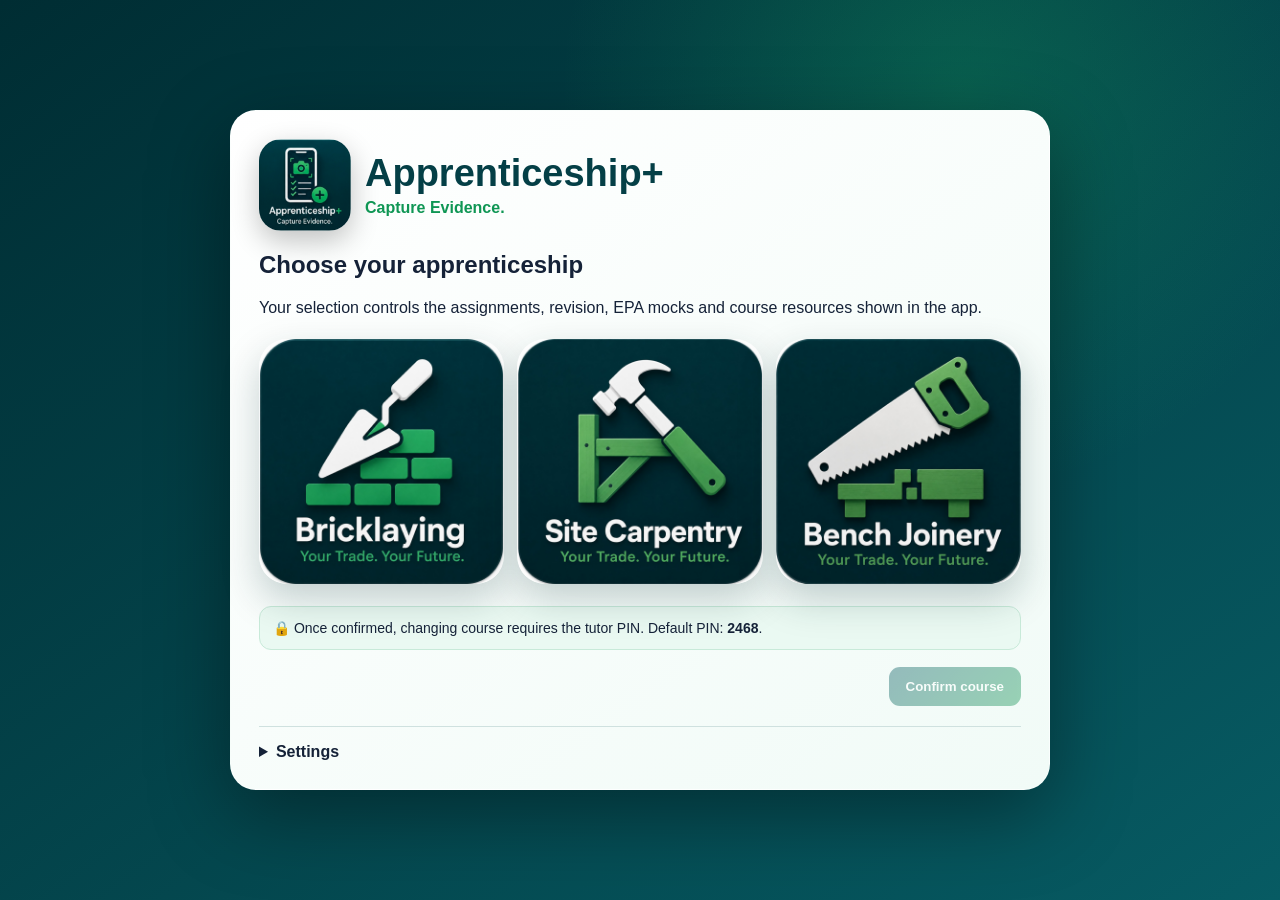
==== index.html @ 77bd462a "Use exact course icons and polished navigation" ====
<!doctype html><html lang="en"><head><meta charset="utf-8"><meta name="viewport" content="width=device-width,initial-scale=1,viewport-fit=cover"><meta name="theme-color" content="#152238"><title>Apprenticeship+</title><link rel="manifest" href="./manifest.json"><link rel="apple-touch-icon" href="./apple-touch-icon.png"><link rel="icon" href="./favicon-32x32.png"><style>
:root{--ink:#152238;--paper:#f4efe8;--line:#d9d4cc;--muted:#68727e;--accent:#a92323}*{box-sizing:border-box}body{margin:0;min-height:100vh;font-family:Arial,sans-serif;background:linear-gradient(145deg,#152238,#314867);display:grid;place-items:center;padding:20px;color:var(--ink)}.panel{width:min(820px,100%);background:white;border-radius:26px;padding:28px;box-shadow:0 24px 80px rgba(0,0,0,.38)}.brand{display:flex;gap:14px;align-items:center}.logo{width:78px;height:78px;border-radius:20px;background:#f2eadf;color:#a92323;display:grid;place-items:center;font-weight:900;font-size:38px;border:3px solid #152238}.brand h1{font-size:38px;margin:0}.brand p{margin:4px 0 0;color:var(--muted)}.courses{display:grid;grid-template-columns:repeat(3,1fr);gap:13px;margin:22px 0}.course{border:2px solid var(--line);border-radius:18px;background:#fff;padding:22px 12px;text-align:center;min-height:160px;cursor:pointer}.course span{font-size:46px;display:block}.course b{font-size:18px;display:block;margin-top:9px}.course small{display:block;color:var(--muted);margin-top:5px}.course.selected{border-color:var(--course);box-shadow:0 0 0 4px color-mix(in srgb,var(--course) 16%,transparent);transform:translateY(-2px)}.note{background:#f8f2e8;border-radius:12px;padding:13px;font-size:14px}.actions{display:flex;justify-content:flex-end;margin-top:17px}.primary,.secondary{border:0;border-radius:11px;padding:12px 17px;font-weight:900;cursor:pointer}.primary{background:var(--accent);color:#fff}.primary:disabled{opacity:.4}.secondary{background:#e9edf2}.settings{border-top:1px solid var(--line);margin-top:20px;padding-top:16px}.settings summary{cursor:pointer;font-weight:800}.pin-grid{display:grid;grid-template-columns:1fr 1fr auto;gap:8px;margin-top:12px}.pin-grid input{padding:11px;border:1px solid var(--line);border-radius:10px}.message{font-weight:800;margin-top:8px;min-height:20px}.settings-block{padding:14px 0;border-top:1px solid var(--line)}.settings-block:first-of-type{border-top:0}.settings-block h3{margin:0 0 8px}.privacy-copy{color:var(--muted);line-height:1.5}.privacy-actions{display:flex;gap:8px;flex-wrap:wrap}.danger{border:0;border-radius:11px;padding:12px 17px;font-weight:900;cursor:pointer;background:#a92323;color:#fff}.app-version{font-size:13px;color:var(--muted);margin-top:12px}@media(max-width:680px){.panel{padding:20px}.brand h1{font-size:30px}.courses{grid-template-columns:1fr}.course{min-height:104px;display:grid;grid-template-columns:62px 1fr;text-align:left;align-items:center}.course span{grid-row:1/3}.course b{margin-top:0}.pin-grid{grid-template-columns:1fr}}

.logo-img{width:92px;height:92px;object-fit:cover;border-radius:22px;box-shadow:0 10px 28px rgba(0,0,0,.24)}
body{background:radial-gradient(circle at 75% 10%,rgba(29,204,105,.22),transparent 25rem),linear-gradient(145deg,#002d33,#075b63)}
.panel{border:1px solid rgba(255,255,255,.3);background:linear-gradient(145deg,#ffffff,#f1fbf7)}
.brand h1{color:#043f46}.brand p{color:#0f9654;font-weight:800}
.course{border-color:#cce0dd;background:linear-gradient(145deg,#fff,#effaf6);transition:.18s transform,.18s box-shadow}
.course:hover{transform:translateY(-3px);box-shadow:0 12px 28px rgba(3,63,70,.12)}
.course img{width:76px;height:76px;object-fit:cover;border-radius:18px;display:block;margin:0 auto}
.course.selected{border-color:#1dcc69;box-shadow:0 0 0 4px rgba(29,204,105,.18)}
.primary{background:linear-gradient(135deg,#075b63,#119451)}
.note{background:#eaf9f2;border:1px solid #c8ead9}
.settings{border-color:#cfe1df}
@media(max-width:680px){
 .course img{grid-row:1/3;width:68px;height:68px;margin:0}
 .course span{display:none}
}


.course-grid{
  grid-template-columns:repeat(3,minmax(0,1fr));
  gap:20px;
  align-items:stretch;
}
.icon-only-course{
  display:block!important;
  aspect-ratio:1/1;
  padding:0!important;
  border:0!important;
  border-radius:28px!important;
  overflow:hidden;
  background:transparent!important;
  box-shadow:0 16px 38px rgba(0,45,51,.22)!important;
}
.icon-only-course img{
  display:block!important;
  width:100%!important;
  height:100%!important;
  object-fit:cover!important;
  margin:0!important;
  border-radius:28px!important;
}
.icon-only-course:hover{
  transform:translateY(-4px) scale(1.012);
  box-shadow:0 22px 46px rgba(0,45,51,.28)!important;
}
.icon-only-course.selected{
  box-shadow:0 0 0 6px rgba(29,204,105,.38),0 20px 44px rgba(0,45,51,.25)!important;
}
.icon-only-course b,.icon-only-course small,.icon-only-course span{display:none!important}
@media(max-width:720px){
  .course-grid{grid-template-columns:1fr;max-width:440px;margin:0 auto}
}

</style></head><body><main class="panel"><div class="brand"><img class="logo-img" src="./brand-logo.png" alt="Apprenticeship+"><div><h1>Apprenticeship+</h1><p>Capture Evidence.</p></div></div><h2>Choose your apprenticeship</h2><p>Your selection controls the assignments, revision, EPA mocks and course resources shown in the app.</p><div class="courses"><button class="course icon-only-course" data-course="brick" aria-label="Select Bricklaying"><img src="./brick-logo.png" alt="Bricklaying"></button><button class="course icon-only-course" data-course="site" aria-label="Select Site Carpentry"><img src="./site-logo.png" alt="Site Carpentry"></button><button class="course icon-only-course" data-course="bench" aria-label="Select Bench Joinery"><img src="./bench-logo.png" alt="Bench Joinery"></button></div><div class="note" id="lockNote">🔒 Once confirmed, changing course requires the tutor PIN. Default PIN: <b>2468</b>.</div><div class="actions"><button class="primary" id="continue" disabled>Confirm course</button></div><details class="settings"><summary>Settings</summary>
    <div class="settings-block">
      <h3>Privacy &amp; Data</h3>
      <p class="privacy-copy">Apprentice+ stores your work locally on this device. It does not send learner evidence to Apprentice+ servers. PDFs are only shared when you choose to download and upload them to Aptem or another approved platform.</p>
      <p class="privacy-copy"><b>Before clearing data:</b> download any PDFs or evidence you still need. Clearing local data cannot be undone.</p>
      <div class="privacy-actions">
        <button class="secondary" id="showPrivacy">Read full privacy notice</button>
        <button class="danger" id="clearLocalData">Clear all local data</button>
      </div>
      <p class="app-version">Apprentice+ Core v2.0</p>
    </div>
    <div class="settings-block"><h3>Tutor settings</h3><div class="pin-grid"><input id="oldPin" type="password" inputmode="numeric" placeholder="Current PIN"><input id="newPin" type="password" inputmode="numeric" placeholder="New PIN"><button class="secondary" id="savePin">Save PIN</button></div><div class="message" id="pinMessage"></div></div></details></main><script src="./app.js"></script></body></html>
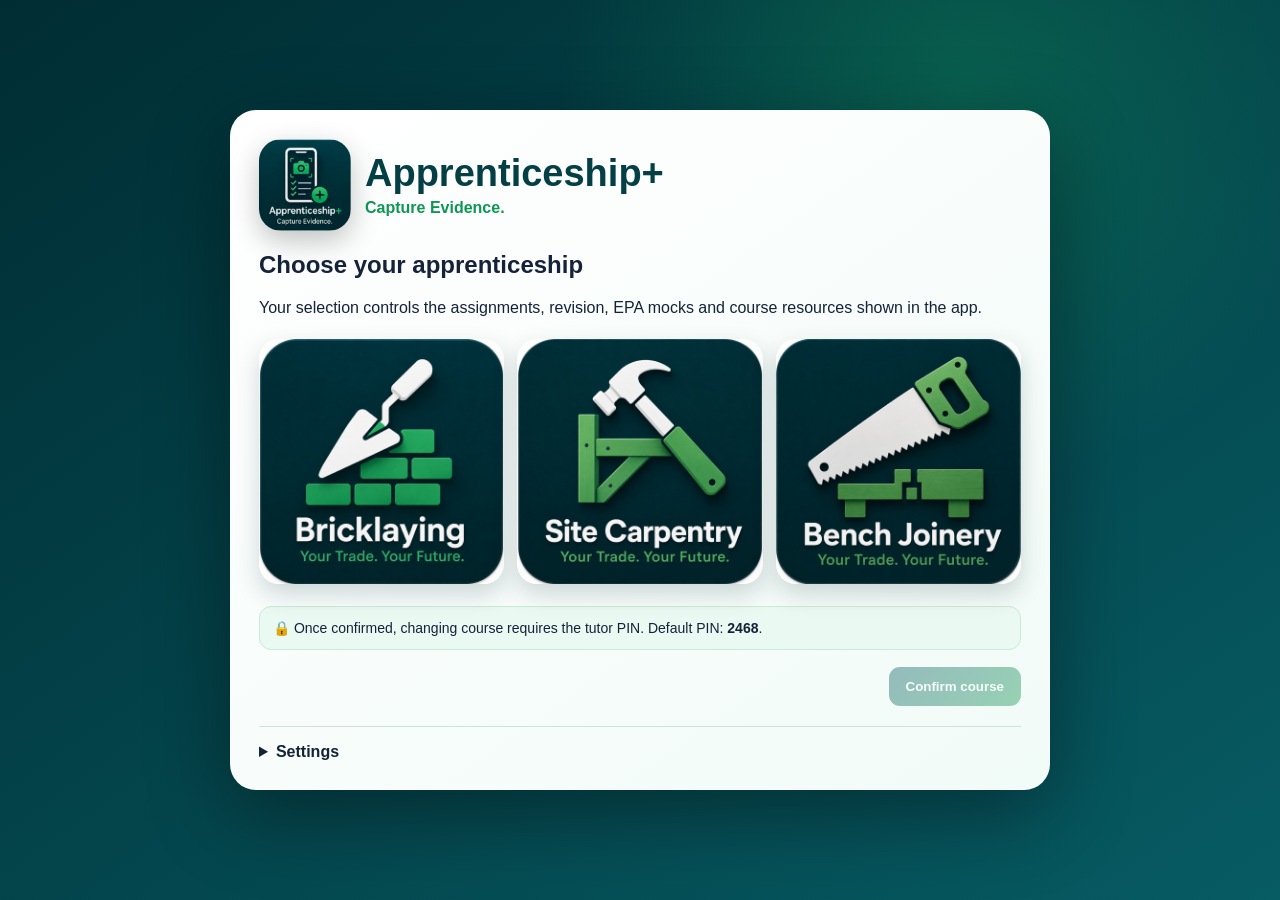
==== commit 52c30b46: "Improve course grid and fix Bricklaying PDF header" ====
--- a/index.html
+++ b/index.html
@@ -53,6 +53,95 @@
   .course-grid{grid-template-columns:1fr;max-width:440px;margin:0 auto}
 }
 
+
+.course-grid{
+  display:grid!important;
+  grid-template-columns:repeat(3,minmax(0,1fr))!important;
+  gap:12px!important;
+  width:100%;
+  max-width:920px;
+  margin:18px auto 0;
+}
+.icon-only-course{
+  position:relative!important;
+  display:block!important;
+  width:100%!important;
+  min-width:0!important;
+  aspect-ratio:1/1!important;
+  padding:0!important;
+  margin:0!important;
+  border:0!important;
+  border-radius:20px!important;
+  overflow:hidden!important;
+  background:transparent!important;
+  box-shadow:0 10px 24px rgba(0,45,51,.18)!important;
+}
+.icon-only-course img{
+  display:block!important;
+  width:100%!important;
+  height:100%!important;
+  object-fit:cover!important;
+  margin:0!important;
+  border-radius:20px!important;
+}
+.icon-only-course.selected{
+  box-shadow:0 0 0 4px rgba(29,204,105,.48),0 15px 32px rgba(0,45,51,.23)!important;
+}
+.course-confirm-overlay{
+  position:absolute;
+  inset:0;
+  z-index:10;
+  display:flex;
+  flex-direction:column;
+  justify-content:center;
+  align-items:center;
+  gap:9px;
+  padding:10px;
+  background:rgba(0,45,51,.88);
+  backdrop-filter:blur(5px);
+  text-align:center;
+  color:#fff;
+}
+.course-confirm-overlay strong{
+  font-size:.95rem;
+  line-height:1.2;
+}
+.course-confirm-actions{
+  display:flex;
+  gap:7px;
+  justify-content:center;
+}
+.course-confirm-actions button{
+  border:0;
+  border-radius:9px;
+  padding:8px 11px;
+  font-weight:850;
+  cursor:pointer;
+}
+.course-confirm-actions .confirm-course{
+  background:#1dcc69;
+  color:#00343a;
+}
+.course-confirm-actions .cancel-course{
+  background:#fff;
+  color:#043f46;
+}
+@media(max-width:680px){
+  .course-grid{
+    grid-template-columns:repeat(3,minmax(0,1fr))!important;
+    gap:7px!important;
+  }
+  .icon-only-course,.icon-only-course img{border-radius:13px!important}
+  .course-confirm-overlay{gap:5px;padding:5px}
+  .course-confirm-overlay strong{font-size:.63rem}
+  .course-confirm-actions{gap:3px}
+  .course-confirm-actions button{
+    padding:5px 6px;
+    font-size:.58rem;
+    border-radius:6px;
+  }
+}
+
 </style></head><body><main class="panel"><div class="brand"><img class="logo-img" src="./brand-logo.png" alt="Apprenticeship+"><div><h1>Apprenticeship+</h1><p>Capture Evidence.</p></div></div><h2>Choose your apprenticeship</h2><p>Your selection controls the assignments, revision, EPA mocks and course resources shown in the app.</p><div class="courses"><button class="course icon-only-course" data-course="brick" aria-label="Select Bricklaying"><img src="./brick-logo.png" alt="Bricklaying"></button><button class="course icon-only-course" data-course="site" aria-label="Select Site Carpentry"><img src="./site-logo.png" alt="Site Carpentry"></button><button class="course icon-only-course" data-course="bench" aria-label="Select Bench Joinery"><img src="./bench-logo.png" alt="Bench Joinery"></button></div><div class="note" id="lockNote">🔒 Once confirmed, changing course requires the tutor PIN. Default PIN: <b>2468</b>.</div><div class="actions"><button class="primary" id="continue" disabled>Confirm course</button></div><details class="settings"><summary>Settings</summary>
     <div class="settings-block">
       <h3>Privacy &amp; Data</h3>
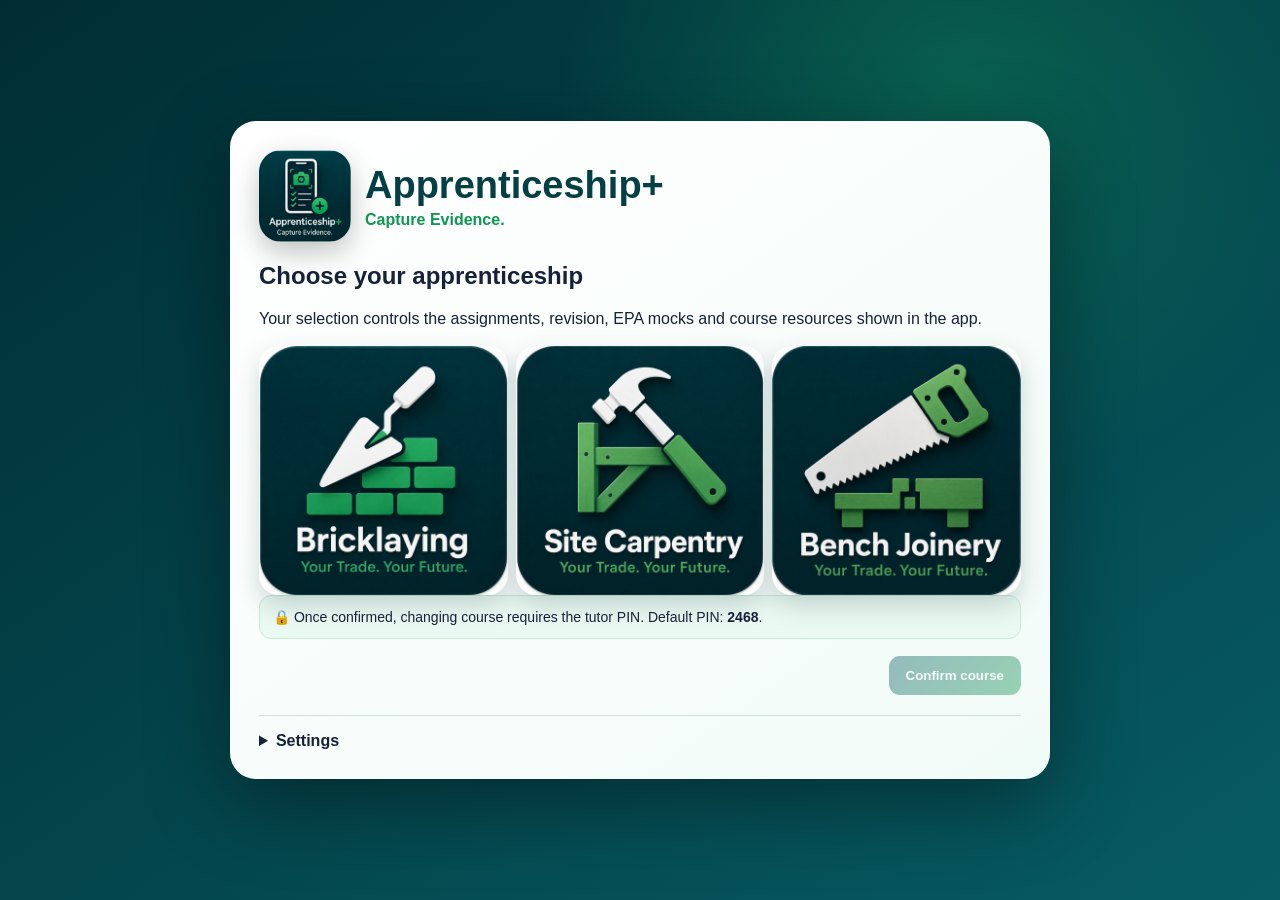
==== commit cf4fdd84: "Correct three-column course grid" ====
--- a/index.html
+++ b/index.html
@@ -142,7 +142,34 @@
   }
 }
 
-</style></head><body><main class="panel"><div class="brand"><img class="logo-img" src="./brand-logo.png" alt="Apprenticeship+"><div><h1>Apprenticeship+</h1><p>Capture Evidence.</p></div></div><h2>Choose your apprenticeship</h2><p>Your selection controls the assignments, revision, EPA mocks and course resources shown in the app.</p><div class="courses"><button class="course icon-only-course" data-course="brick" aria-label="Select Bricklaying"><img src="./brick-logo.png" alt="Bricklaying"></button><button class="course icon-only-course" data-course="site" aria-label="Select Site Carpentry"><img src="./site-logo.png" alt="Site Carpentry"></button><button class="course icon-only-course" data-course="bench" aria-label="Select Bench Joinery"><img src="./bench-logo.png" alt="Bench Joinery"></button></div><div class="note" id="lockNote">🔒 Once confirmed, changing course requires the tutor PIN. Default PIN: <b>2468</b>.</div><div class="actions"><button class="primary" id="continue" disabled>Confirm course</button></div><details class="settings"><summary>Settings</summary>
+
+/* Final course-grid correction */
+.courses.course-grid{
+  display:grid!important;
+  grid-template-columns:repeat(3,minmax(0,1fr))!important;
+  gap:8px!important;
+  width:100%!important;
+  max-width:none!important;
+  margin:18px 0 0!important;
+  align-items:start!important;
+}
+.courses.course-grid .icon-only-course{
+  width:100%!important;
+  min-width:0!important;
+  max-width:none!important;
+  aspect-ratio:1/1!important;
+}
+@media(max-width:720px){
+  .courses.course-grid{
+    display:grid!important;
+    grid-template-columns:repeat(3,minmax(0,1fr))!important;
+    gap:7px!important;
+    max-width:none!important;
+    margin:16px 0 0!important;
+  }
+}
+
+</style></head><body><main class="panel"><div class="brand"><img class="logo-img" src="./brand-logo.png" alt="Apprenticeship+"><div><h1>Apprenticeship+</h1><p>Capture Evidence.</p></div></div><h2>Choose your apprenticeship</h2><p>Your selection controls the assignments, revision, EPA mocks and course resources shown in the app.</p><div class="courses course-grid"><button class="course icon-only-course" data-course="brick" aria-label="Select Bricklaying"><img src="./brick-logo.png" alt="Bricklaying"></button><button class="course icon-only-course" data-course="site" aria-label="Select Site Carpentry"><img src="./site-logo.png" alt="Site Carpentry"></button><button class="course icon-only-course" data-course="bench" aria-label="Select Bench Joinery"><img src="./bench-logo.png" alt="Bench Joinery"></button></div><div class="note" id="lockNote">🔒 Once confirmed, changing course requires the tutor PIN. Default PIN: <b>2468</b>.</div><div class="actions"><button class="primary" id="continue" disabled>Confirm course</button></div><details class="settings"><summary>Settings</summary>
     <div class="settings-block">
       <h3>Privacy &amp; Data</h3>
       <p class="privacy-copy">Apprentice+ stores your work locally on this device. It does not send learner evidence to Apprentice+ servers. PDFs are only shared when you choose to download and upload them to Aptem or another approved platform.</p>
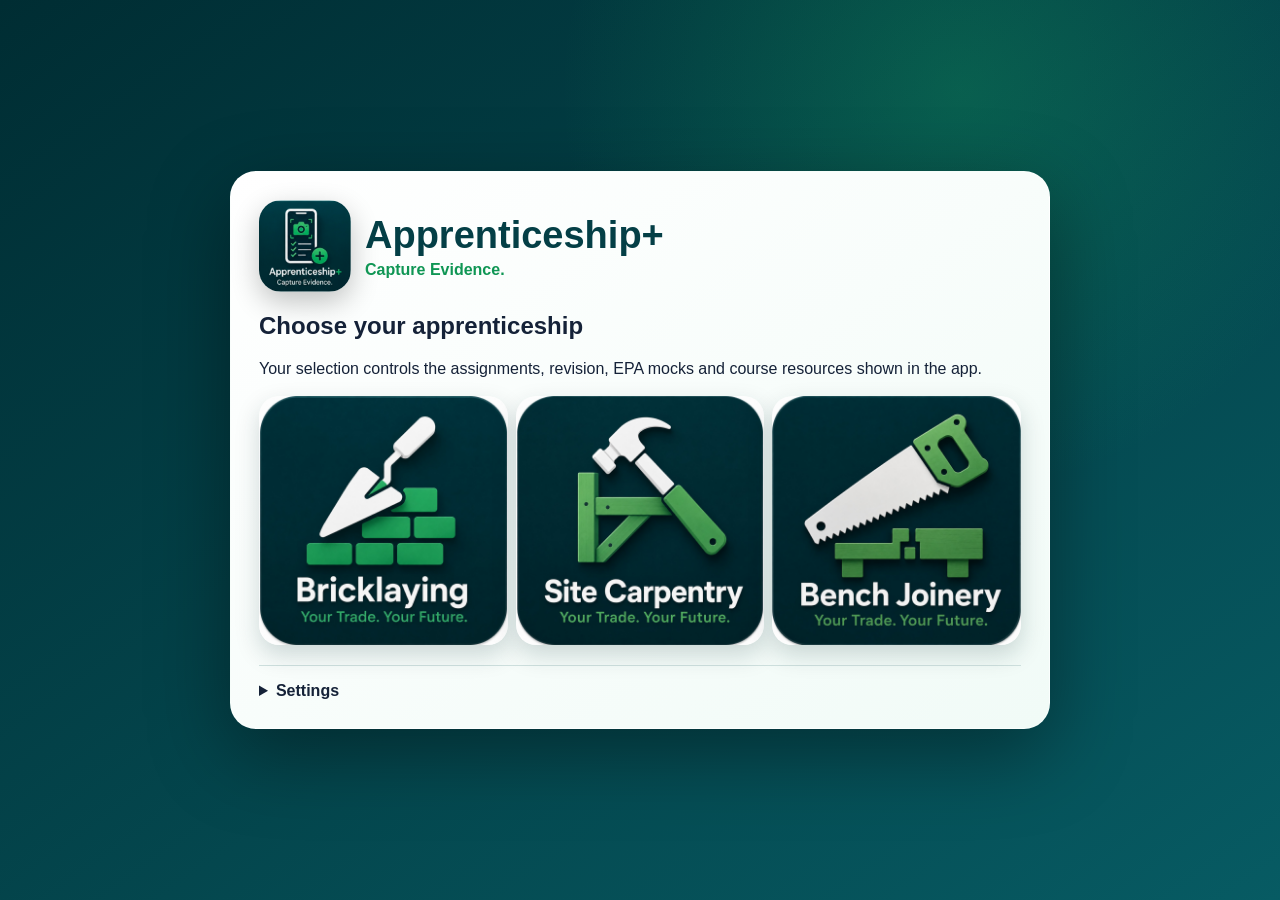
==== commit d01231a0: "Simplify course confirmation" ====
--- a/index.html
+++ b/index.html
@@ -169,7 +169,43 @@
   }
 }
 
-</style></head><body><main class="panel"><div class="brand"><img class="logo-img" src="./brand-logo.png" alt="Apprenticeship+"><div><h1>Apprenticeship+</h1><p>Capture Evidence.</p></div></div><h2>Choose your apprenticeship</h2><p>Your selection controls the assignments, revision, EPA mocks and course resources shown in the app.</p><div class="courses course-grid"><button class="course icon-only-course" data-course="brick" aria-label="Select Bricklaying"><img src="./brick-logo.png" alt="Bricklaying"></button><button class="course icon-only-course" data-course="site" aria-label="Select Site Carpentry"><img src="./site-logo.png" alt="Site Carpentry"></button><button class="course icon-only-course" data-course="bench" aria-label="Select Bench Joinery"><img src="./bench-logo.png" alt="Bench Joinery"></button></div><div class="note" id="lockNote">🔒 Once confirmed, changing course requires the tutor PIN. Default PIN: <b>2468</b>.</div><div class="actions"><button class="primary" id="continue" disabled>Confirm course</button></div><details class="settings"><summary>Settings</summary>
+
+/* Single-action course confirmation */
+.course-confirm-overlay{
+  cursor:default;
+}
+.course-confirm-overlay strong{
+  font-size:.94rem;
+  margin-bottom:2px;
+}
+.course-confirm-actions{
+  display:block!important;
+  width:100%;
+}
+.course-confirm-actions .confirm-course{
+  display:block;
+  width:min(110px,90%);
+  margin:0 auto;
+  background:#1dcc69;
+  color:#00343a;
+  border:0;
+  border-radius:10px;
+  padding:9px 12px;
+  font-weight:900;
+  cursor:pointer;
+}
+.course-confirm-actions .cancel-course{display:none!important}
+@media(max-width:680px){
+  .course-confirm-overlay strong{font-size:.61rem}
+  .course-confirm-actions .confirm-course{
+    width:90%;
+    padding:6px 3px;
+    font-size:.61rem;
+    border-radius:7px;
+  }
+}
+
+</style></head><body><main class="panel"><div class="brand"><img class="logo-img" src="./brand-logo.png" alt="Apprenticeship+"><div><h1>Apprenticeship+</h1><p>Capture Evidence.</p></div></div><h2>Choose your apprenticeship</h2><p>Your selection controls the assignments, revision, EPA mocks and course resources shown in the app.</p><div class="courses course-grid"><button class="course icon-only-course" data-course="brick" aria-label="Select Bricklaying"><img src="./brick-logo.png" alt="Bricklaying"></button><button class="course icon-only-course" data-course="site" aria-label="Select Site Carpentry"><img src="./site-logo.png" alt="Site Carpentry"></button><button class="course icon-only-course" data-course="bench" aria-label="Select Bench Joinery"><img src="./bench-logo.png" alt="Bench Joinery"></button></div><details class="settings"><summary>Settings</summary>
     <div class="settings-block">
       <h3>Privacy &amp; Data</h3>
       <p class="privacy-copy">Apprentice+ stores your work locally on this device. It does not send learner evidence to Apprentice+ servers. PDFs are only shared when you choose to download and upload them to Aptem or another approved platform.</p>
@@ -180,4 +216,4 @@
       </div>
       <p class="app-version">Apprentice+ Core v2.0</p>
     </div>
-    <div class="settings-block"><h3>Tutor settings</h3><div class="pin-grid"><input id="oldPin" type="password" inputmode="numeric" placeholder="Current PIN"><input id="newPin" type="password" inputmode="numeric" placeholder="New PIN"><button class="secondary" id="savePin">Save PIN</button></div><div class="message" id="pinMessage"></div></div></details></main><script src="./app.js"></script></body></html>+    </details></main><script src="./app.js"></script></body></html>
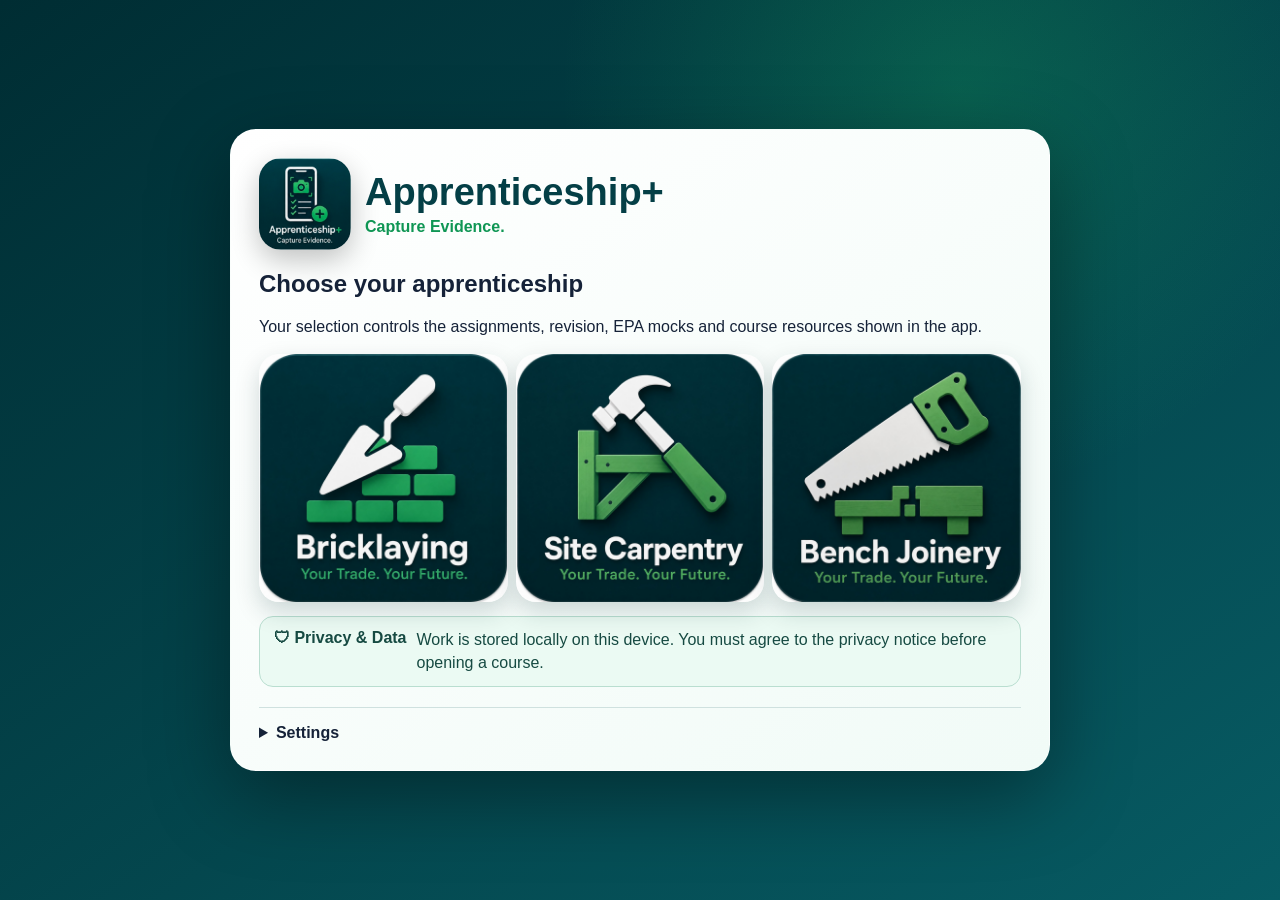
==== commit 6d4c435e: "Add privacy consent and fix signature canvas" ====
--- a/index.html
+++ b/index.html
@@ -205,7 +205,26 @@
   }
 }
 
-</style></head><body><main class="panel"><div class="brand"><img class="logo-img" src="./brand-logo.png" alt="Apprenticeship+"><div><h1>Apprenticeship+</h1><p>Capture Evidence.</p></div></div><h2>Choose your apprenticeship</h2><p>Your selection controls the assignments, revision, EPA mocks and course resources shown in the app.</p><div class="courses course-grid"><button class="course icon-only-course" data-course="brick" aria-label="Select Bricklaying"><img src="./brick-logo.png" alt="Bricklaying"></button><button class="course icon-only-course" data-course="site" aria-label="Select Site Carpentry"><img src="./site-logo.png" alt="Site Carpentry"></button><button class="course icon-only-course" data-course="bench" aria-label="Select Bench Joinery"><img src="./bench-logo.png" alt="Bench Joinery"></button></div><details class="settings"><summary>Settings</summary>
+
+.selection-privacy-summary{display:flex;gap:10px;align-items:flex-start;margin:14px 0;padding:12px 14px;border:1px solid #b9ded0;border-radius:14px;background:#ebfaf3;color:#164a42}
+.selection-privacy-summary b{white-space:nowrap}.selection-privacy-summary span{line-height:1.4}
+.privacy-consent-modal{position:fixed;inset:0;z-index:99999;display:grid;place-items:center;padding:18px;background:rgba(0,35,40,.82);backdrop-filter:blur(6px)}
+.privacy-consent-card{width:min(560px,100%);max-height:88vh;overflow:auto;padding:22px;border-radius:22px;background:#fff;color:#12353a;box-shadow:0 28px 80px rgba(0,0,0,.38)}
+.privacy-consent-badge{display:grid;place-items:center;width:48px;height:48px;border-radius:14px;background:linear-gradient(145deg,#075b63,#1dcc69);color:#fff;font-size:1.5rem}
+.privacy-consent-card h2{margin:12px 0 6px}.privacy-consent-card>p{color:#60757a;line-height:1.5}
+.privacy-consent-notice{margin:14px 0;padding:14px;border:1px solid #cde3dc;border-radius:14px;background:#f2faf7;color:#284a4f;line-height:1.52}
+.privacy-consent-notice p{margin:0 0 10px}.privacy-consent-notice p:last-child{margin-bottom:0}
+.privacy-consent-actions{display:grid;grid-template-columns:1fr 1.6fr;gap:9px}
+.privacy-consent-actions button{border:0;border-radius:11px;padding:12px;font-weight:900;cursor:pointer}
+.privacy-decline{background:#e9eeee;color:#29464a}.privacy-agree{background:linear-gradient(135deg,#075b63,#159b55);color:#fff}
+@media(max-width:520px){.selection-privacy-summary{display:block}.selection-privacy-summary b{display:block;margin-bottom:5px}.privacy-consent-actions{grid-template-columns:1fr}}
+
+</style></head><body><main class="panel"><div class="brand"><img class="logo-img" src="./brand-logo.png" alt="Apprenticeship+"><div><h1>Apprenticeship+</h1><p>Capture Evidence.</p></div></div><h2>Choose your apprenticeship</h2><p>Your selection controls the assignments, revision, EPA mocks and course resources shown in the app.</p><div class="courses course-grid"><button class="course icon-only-course" data-course="brick" aria-label="Select Bricklaying"><img src="./brick-logo.png" alt="Bricklaying"></button><button class="course icon-only-course" data-course="site" aria-label="Select Site Carpentry"><img src="./site-logo.png" alt="Site Carpentry"></button><button class="course icon-only-course" data-course="bench" aria-label="Select Bench Joinery"><img src="./bench-logo.png" alt="Bench Joinery"></button></div>
+<div class="selection-privacy-summary">
+  <b>🛡 Privacy & Data</b>
+  <span>Work is stored locally on this device. You must agree to the privacy notice before opening a course.</span>
+</div>
+<details class="settings"><summary>Settings</summary>
     <div class="settings-block">
       <h3>Privacy &amp; Data</h3>
       <p class="privacy-copy">Apprentice+ stores your work locally on this device. It does not send learner evidence to Apprentice+ servers. PDFs are only shared when you choose to download and upload them to Aptem or another approved platform.</p>
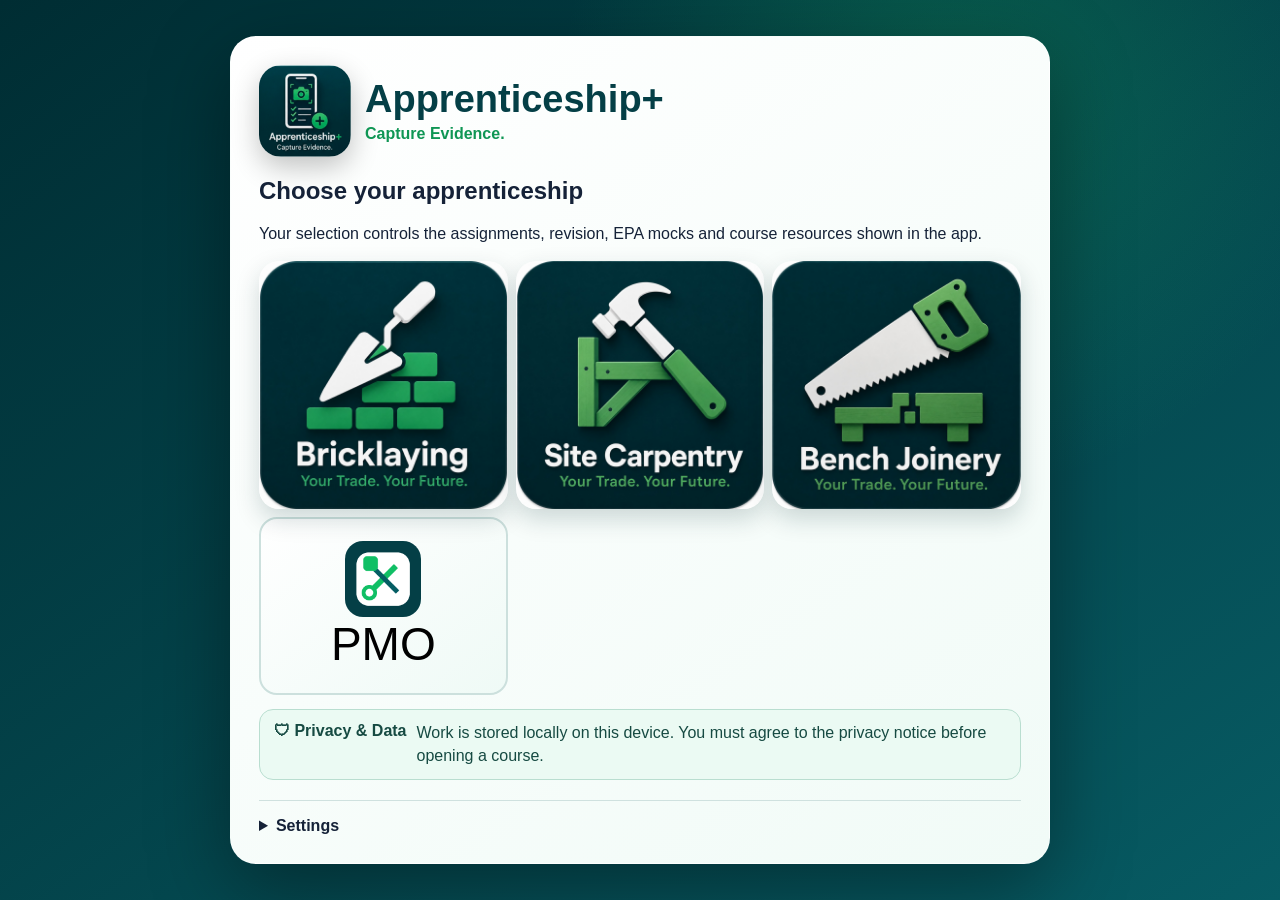
==== commit 8043a138: "Add Property Maintenance Operative course" ====
--- a/index.html
+++ b/index.html
@@ -219,7 +219,11 @@
 .privacy-decline{background:#e9eeee;color:#29464a}.privacy-agree{background:linear-gradient(135deg,#075b63,#159b55);color:#fff}
 @media(max-width:520px){.selection-privacy-summary{display:block}.selection-privacy-summary b{display:block;margin-bottom:5px}.privacy-consent-actions{grid-template-columns:1fr}}
 
-</style></head><body><main class="panel"><div class="brand"><img class="logo-img" src="./brand-logo.png" alt="Apprenticeship+"><div><h1>Apprenticeship+</h1><p>Capture Evidence.</p></div></div><h2>Choose your apprenticeship</h2><p>Your selection controls the assignments, revision, EPA mocks and course resources shown in the app.</p><div class="courses course-grid"><button class="course icon-only-course" data-course="brick" aria-label="Select Bricklaying"><img src="./brick-logo.png" alt="Bricklaying"></button><button class="course icon-only-course" data-course="site" aria-label="Select Site Carpentry"><img src="./site-logo.png" alt="Site Carpentry"></button><button class="course icon-only-course" data-course="bench" aria-label="Select Bench Joinery"><img src="./bench-logo.png" alt="Bench Joinery"></button></div>
+</style></head><body><main class="panel"><div class="brand"><img class="logo-img" src="./brand-logo.png" alt="Apprenticeship+"><div><h1>Apprenticeship+</h1><p>Capture Evidence.</p></div></div><h2>Choose your apprenticeship</h2><p>Your selection controls the assignments, revision, EPA mocks and course resources shown in the app.</p><div class="courses course-grid"><button class="course icon-only-course" data-course="brick" aria-label="Select Bricklaying"><img src="./brick-logo.png" alt="Bricklaying"></button><button class="course icon-only-course" data-course="site" aria-label="Select Site Carpentry"><img src="./site-logo.png" alt="Site Carpentry"></button><button class="course icon-only-course" data-course="bench" aria-label="Select Bench Joinery"><img src="./bench-logo.png" alt="Bench Joinery"></button>
+<button class="course" data-course="pmo" type="button" aria-label="Property Maintenance Operative">
+  <img src="./pmo-logo.png" alt="">
+  <span>PMO</span>
+</button></div>
 <div class="selection-privacy-summary">
   <b>🛡 Privacy & Data</b>
   <span>Work is stored locally on this device. You must agree to the privacy notice before opening a course.</span>
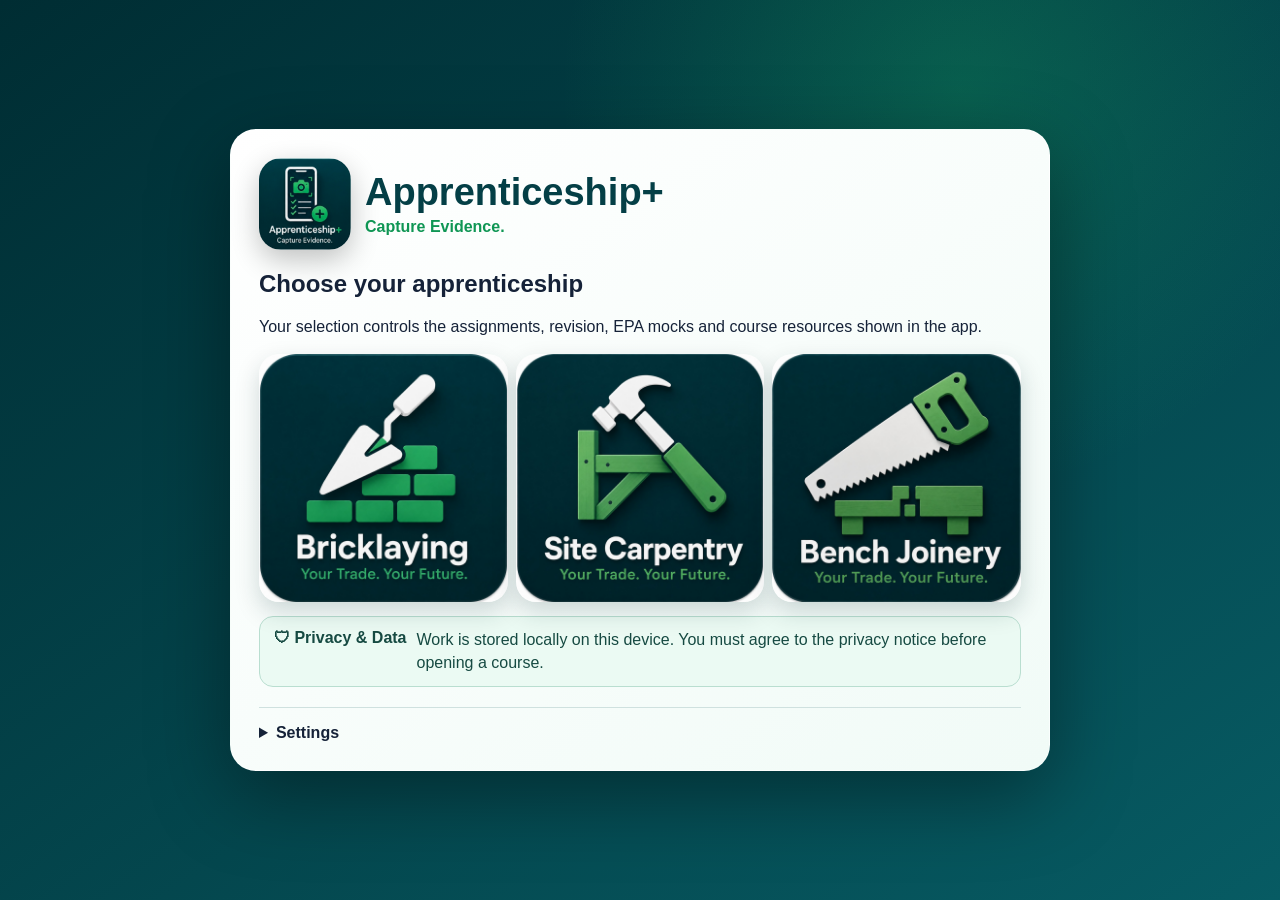
==== commit 44053c5b: "Add files via upload" ====
--- a/index.html
+++ b/index.html
@@ -219,11 +219,7 @@
 .privacy-decline{background:#e9eeee;color:#29464a}.privacy-agree{background:linear-gradient(135deg,#075b63,#159b55);color:#fff}
 @media(max-width:520px){.selection-privacy-summary{display:block}.selection-privacy-summary b{display:block;margin-bottom:5px}.privacy-consent-actions{grid-template-columns:1fr}}
 
-</style></head><body><main class="panel"><div class="brand"><img class="logo-img" src="./brand-logo.png" alt="Apprenticeship+"><div><h1>Apprenticeship+</h1><p>Capture Evidence.</p></div></div><h2>Choose your apprenticeship</h2><p>Your selection controls the assignments, revision, EPA mocks and course resources shown in the app.</p><div class="courses course-grid"><button class="course icon-only-course" data-course="brick" aria-label="Select Bricklaying"><img src="./brick-logo.png" alt="Bricklaying"></button><button class="course icon-only-course" data-course="site" aria-label="Select Site Carpentry"><img src="./site-logo.png" alt="Site Carpentry"></button><button class="course icon-only-course" data-course="bench" aria-label="Select Bench Joinery"><img src="./bench-logo.png" alt="Bench Joinery"></button>
-<button class="course" data-course="pmo" type="button" aria-label="Property Maintenance Operative">
-  <img src="./pmo-logo.png" alt="">
-  <span>PMO</span>
-</button></div>
+</style></head><body><main class="panel"><div class="brand"><img class="logo-img" src="./brand-logo.png" alt="Apprenticeship+"><div><h1>Apprenticeship+</h1><p>Capture Evidence.</p></div></div><h2>Choose your apprenticeship</h2><p>Your selection controls the assignments, revision, EPA mocks and course resources shown in the app.</p><div class="courses course-grid"><button class="course icon-only-course" data-course="brick" aria-label="Select Bricklaying"><img src="./brick-logo.png" alt="Bricklaying"></button><button class="course icon-only-course" data-course="site" aria-label="Select Site Carpentry"><img src="./site-logo.png" alt="Site Carpentry"></button><button class="course icon-only-course" data-course="bench" aria-label="Select Bench Joinery"><img src="./bench-logo.png" alt="Bench Joinery"></button></div>
 <div class="selection-privacy-summary">
   <b>🛡 Privacy & Data</b>
   <span>Work is stored locally on this device. You must agree to the privacy notice before opening a course.</span>
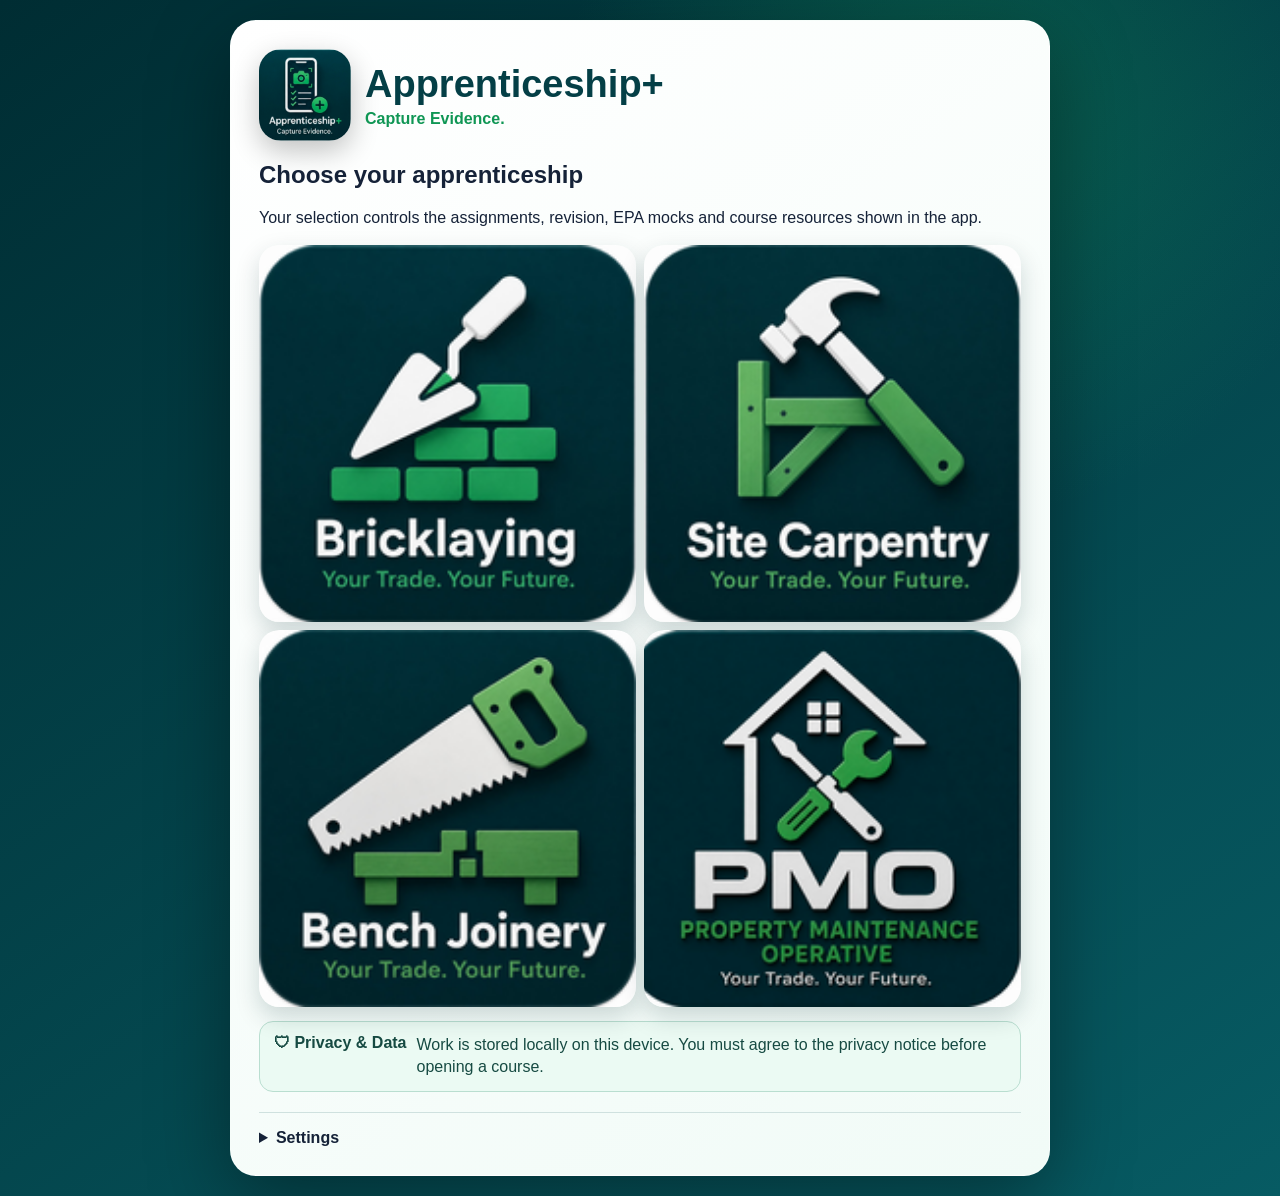
==== commit 770239df: "Add files via upload" ====
--- a/index.html
+++ b/index.html
@@ -219,7 +219,7 @@
 .privacy-decline{background:#e9eeee;color:#29464a}.privacy-agree{background:linear-gradient(135deg,#075b63,#159b55);color:#fff}
 @media(max-width:520px){.selection-privacy-summary{display:block}.selection-privacy-summary b{display:block;margin-bottom:5px}.privacy-consent-actions{grid-template-columns:1fr}}
 
-</style></head><body><main class="panel"><div class="brand"><img class="logo-img" src="./brand-logo.png" alt="Apprenticeship+"><div><h1>Apprenticeship+</h1><p>Capture Evidence.</p></div></div><h2>Choose your apprenticeship</h2><p>Your selection controls the assignments, revision, EPA mocks and course resources shown in the app.</p><div class="courses course-grid"><button class="course icon-only-course" data-course="brick" aria-label="Select Bricklaying"><img src="./brick-logo.png" alt="Bricklaying"></button><button class="course icon-only-course" data-course="site" aria-label="Select Site Carpentry"><img src="./site-logo.png" alt="Site Carpentry"></button><button class="course icon-only-course" data-course="bench" aria-label="Select Bench Joinery"><img src="./bench-logo.png" alt="Bench Joinery"></button></div>
+</style></head><body><main class="panel"><div class="brand"><img class="logo-img" src="./brand-logo.png" alt="Apprenticeship+"><div><h1>Apprenticeship+</h1><p>Capture Evidence.</p></div></div><h2>Choose your apprenticeship</h2><p>Your selection controls the assignments, revision, EPA mocks and course resources shown in the app.</p><div class="courses course-grid"><button class="course icon-only-course" data-course="brick" aria-label="Select Bricklaying"><img src="./brick-logo.png" alt="Bricklaying"></button><button class="course icon-only-course" data-course="site" aria-label="Select Site Carpentry"><img src="./site-logo.png" alt="Site Carpentry"></button><button class="course icon-only-course" data-course="bench" aria-label="Select Bench Joinery"><img src="./bench-logo.png" alt="Bench Joinery"></button><button class="course icon-only-course" data-course="pmo" aria-label="Select Property Maintenance Operative"><img src="./pmo-logo.png" alt="Property Maintenance Operative"></button></div>
 <div class="selection-privacy-summary">
   <b>🛡 Privacy & Data</b>
   <span>Work is stored locally on this device. You must agree to the privacy notice before opening a course.</span>
@@ -235,4 +235,8 @@
       </div>
       <p class="app-version">Apprentice+ Core v2.0</p>
     </div>
-    </details></main><script src="./app.js"></script></body></html>+    </details></main><script src="./app.js"></script></body></html>
+<style>
+.courses.course-grid{grid-template-columns:repeat(2,minmax(0,1fr))!important}
+@media(max-width:720px){.courses.course-grid{grid-template-columns:repeat(2,minmax(0,1fr))!important}}
+</style>
